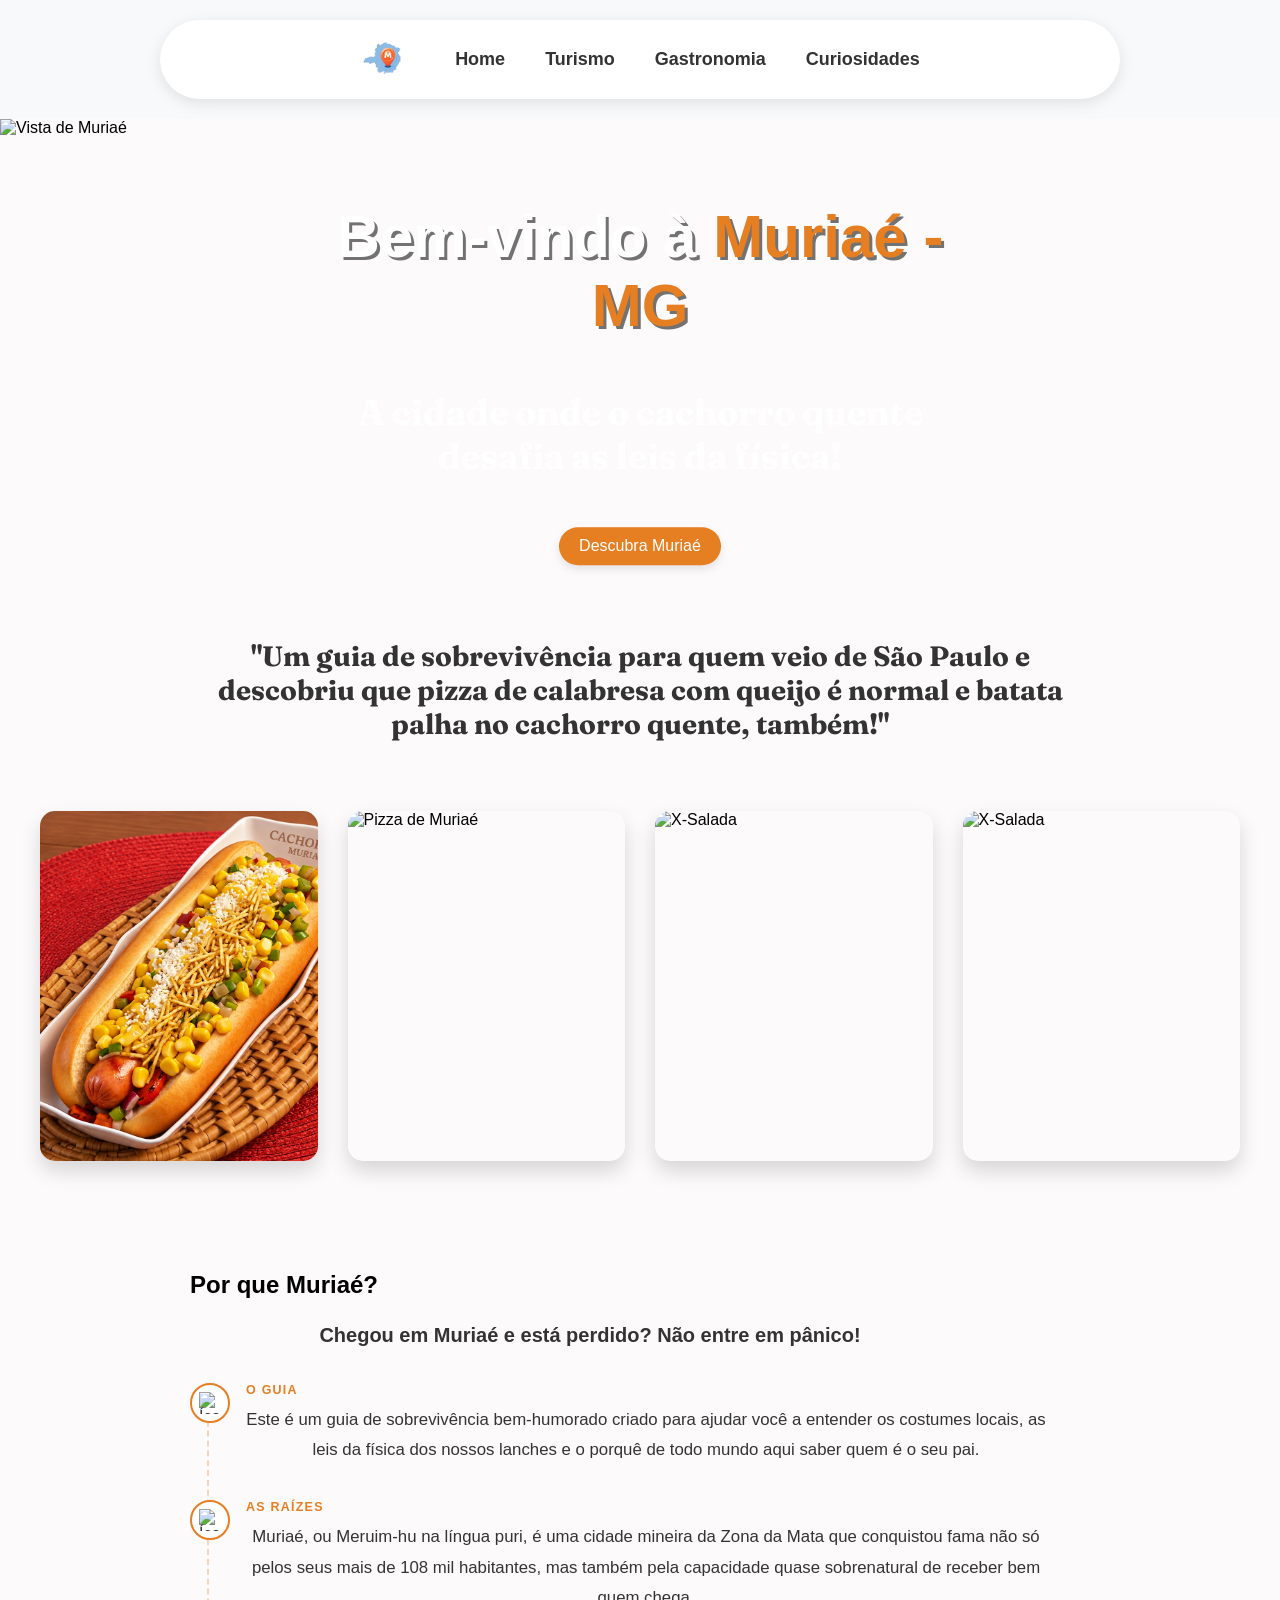
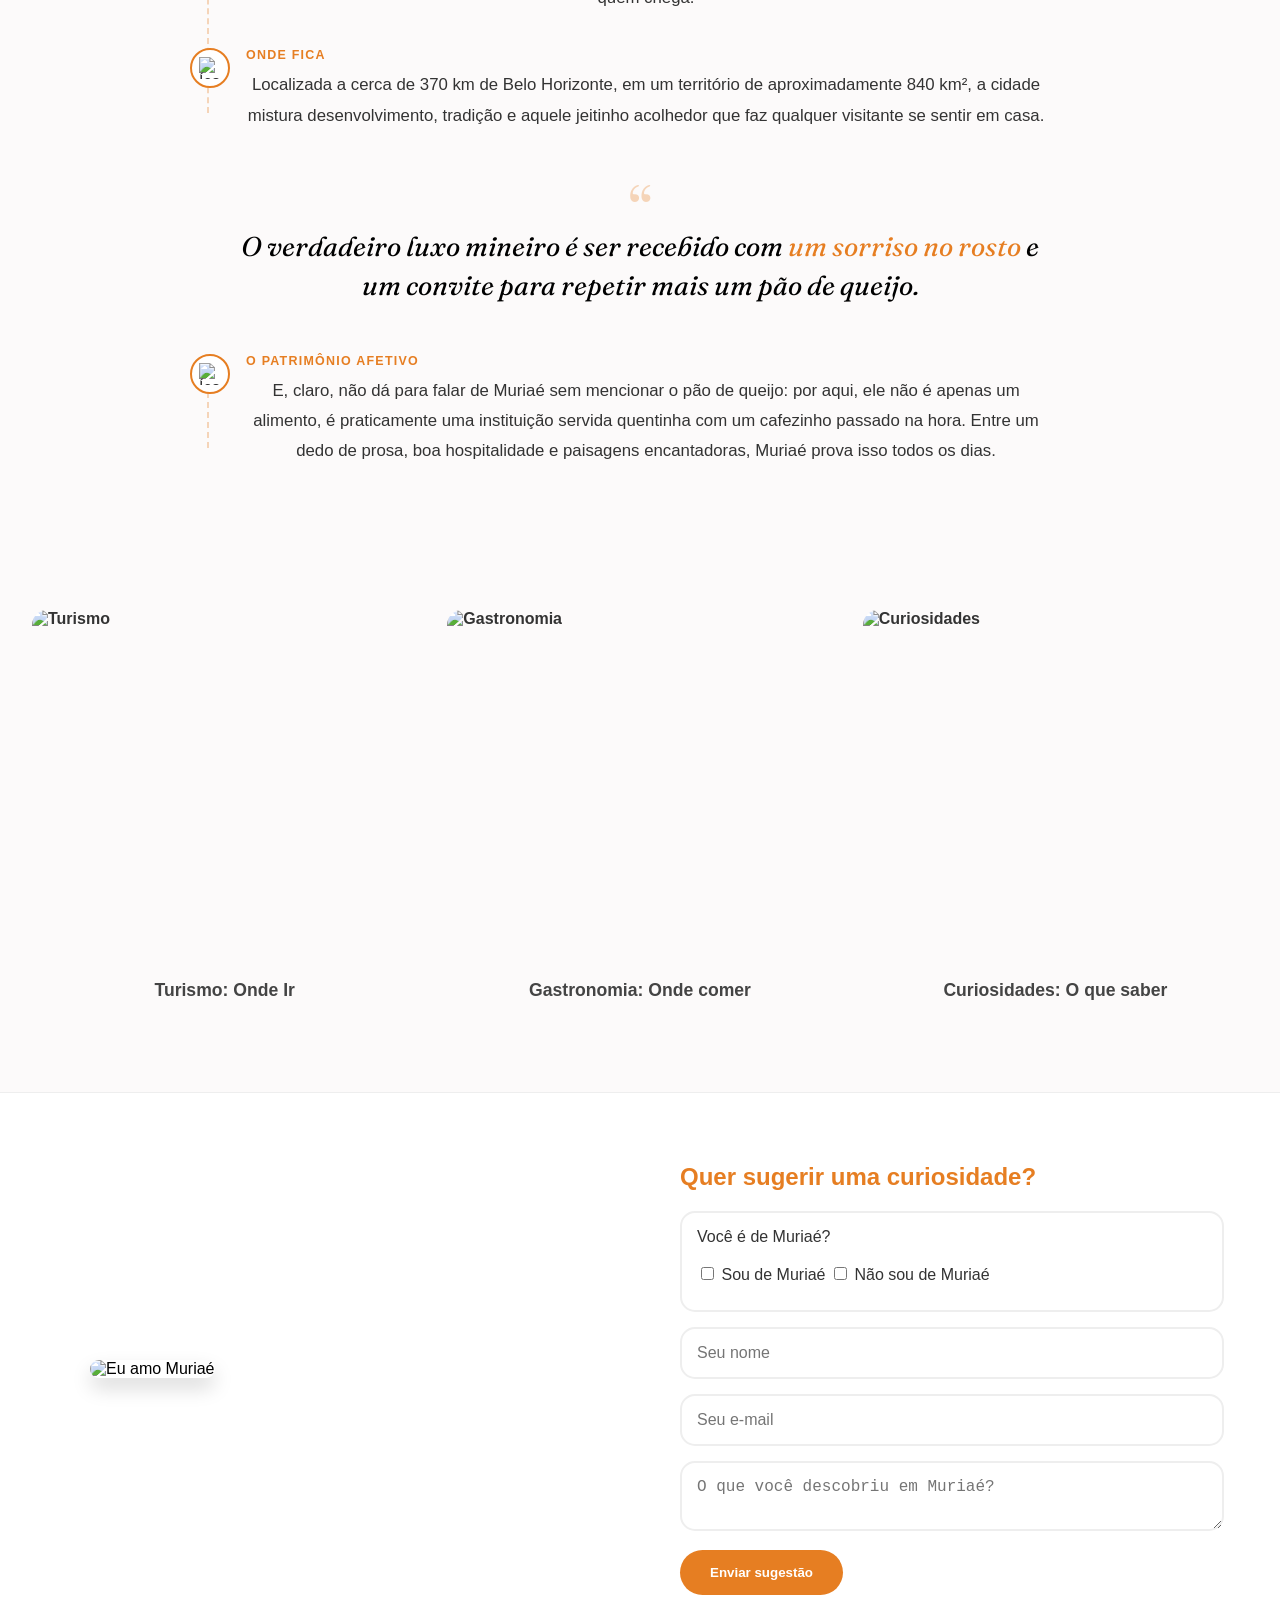
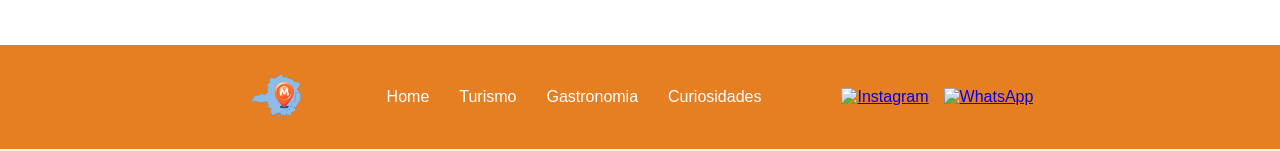
==== index.html @ cf664d1d "Add files via upload" ====
<!DOCTYPE html>
<html lang="pt-br">

<head>
    <meta charset="UTF-8">
    <meta name="viewport" content="width=device-width, initial-scale=1.0">
    <title>Muriaé para iniciantes</title>
    <link rel="icon" type="image/png" href="img/favicon.png">
    <link rel="stylesheet" href="css/style.css">
    <link rel="preconnect" href="https://fonts.googleapis.com">
    <link
        href="https://fonts.googleapis.com/css2?family=Fraunces:ital,opsz,wght@0,9..144,400;0,9..144,600;1,9..144,500&display=swap"
        rel="stylesheet">
</head>

<body>

    <header class="navbar-final">
        <div class="logo-final">
            <img src="img/favicon.png" alt="Logo">
        </div>

        <nav>
            <ul>
                <li><a href="index.html">Home</a></li>
                <li><a href="turismo.html">Turismo</a></li>
                <li><a href="gastronomia.html">Gastronomia</a></li>
                <li><a href="curiosidades.html">Curiosidades</a></li>
            </ul>
        </nav>
    </header>
    <main>

        <section class="banner">
            <img src="img/banner_muriae.png" alt="Vista de Muriaé">
            <div class="texto-banner">
                <h1>Bem-vindo à <span>Muriaé - MG</span></h1>
                <h2>A cidade onde o cachorro quente desafia as leis da física!</h2>
                <a href="#" class="estilo-botao">Descubra Muriaé</a>
            </div>
        </section>
        <section class="slogan">

            <h2>
                "Um guia de sobrevivência para quem veio de São Paulo e descobriu que pizza de calabresa com queijo é
                normal e batata palha no cachorro quente, também!"
            </h2>

        </section>

        <section class="galeria">

            <img src="img/cachorrao_2.png" alt="Cachorro quente de Muriaé">
            <img src="img/pizza.png" alt="Pizza de Muriaé">
            <img src="img/x_salada.png" alt="X-Salada">
            <img src="img/pao_queijo.png" alt="X-Salada">

        </section>
        <section class="sobre">
            <h2>Por que Muriaé?</h2>

            <p class="intro-sobre">Chegou em Muriaé e está perdido? Não entre em pânico!</p>
            <div class="trilha-sobre">

                <div class="etapa">
                    <div class="etapa-icone">
                        <img src="img/bussola.png" alt="Ícone de Guia">
                    </div>
                    <div class="etapa-conteudo">
                        <span class="etapa-titulo">O guia</span>
                        <p>Este é um guia de sobrevivência bem-humorado criado para ajudar você a entender os costumes
                            locais, as leis da física dos nossos lanches e o porquê de todo mundo aqui saber quem é o
                            seu pai.</p>
                    </div>
                </div>

                <div class="etapa">
                    <div class="etapa-icone">
                        <img src="img/raizes1.png" alt="Ícone de Raízes">
                    </div>
                    <div class="etapa-conteudo">
                        <span class="etapa-titulo">As raízes</span>
                        <p>Muriaé, ou Meruim-hu na língua puri, é uma cidade mineira da Zona da Mata que conquistou fama
                            não só pelos seus mais de 108 mil habitantes, mas também pela capacidade quase sobrenatural
                            de receber bem quem chega.</p>
                    </div>
                </div>

                <div class="etapa">
                    <div class="etapa-icone">
                        <img src="img/onde1.png" alt="Ícone de Localização">
                    </div>
                    <div class="etapa-conteudo">
                        <span class="etapa-titulo">Onde fica</span>
                        <p>Localizada a cerca de 370 km de Belo Horizonte, em um território de aproximadamente 840 km²,
                            a cidade mistura desenvolvimento, tradição e aquele jeitinho acolhedor que faz qualquer
                            visitante se sentir em casa.</p>
                    </div>
                </div>
            </div>

            <blockquote class="frase-destaque">
                O verdadeiro luxo mineiro é ser recebido com <span>um sorriso no rosto</span> e um convite para repetir
                mais um pão de queijo.
            </blockquote>

            <div class="trilha-sobre">
                <div class="etapa">
                    <div class="etapa-icone">
                        <img src="img/afetivo1.png" alt="Ícone de Patrimônio">
                    </div>
                    <div class="etapa-conteudo">
                        <span class="etapa-titulo">O patrimônio afetivo</span>
                        <p>E, claro, não dá para falar de Muriaé sem mencionar o pão de queijo: por aqui, ele não é
                            apenas um alimento, é praticamente uma instituição servida quentinha com um cafezinho
                            passado na hora. Entre um dedo de prosa, boa hospitalidade e paisagens encantadoras, Muriaé
                            prova isso todos os dias.</p>
                    </div>
                </div>
            </div>

        </section>
        <section class="destaques">
            <div class="card-link">
                <a href="turismo.html">
                    <img src="img/cristo_1.png" alt="Turismo">
                    <p>Turismo: Onde Ir</p>
                </a>
            </div>
            <div class="card-link">
                <a href="gastronomia.html">
                    <img src="img/xsalada1.png" alt="Gastronomia">
                    <p>Gastronomia: Onde comer</p>
                </a>
            </div>
            <div class="card-link">
                <a href="curiosidades.html">
                    <img src="img/curiosidades.png" alt="Curiosidades">
                    <p>Curiosidades: O que saber</p>
                </a>
            </div>
        </section>

        <section class="contato-container">
            <div class="contato-wrapper">


                <div class="foto-lado_2">

                    <img src="img/eu_mo_01.png" alt="Eu amo Muriaé">
                </div>


                <div class="form-lado">
                    <h2>Quer sugerir uma curiosidade?</h2>
                    <form>
                        <div class="formulario">
                            
                            <label for="nascimento">Você é de Muriaé?</label><br>
                            <br>
                            <input class="checkbox" type="checkbox" id="nascimento" name="nascimento" value="sim">
                            <label for="nascimento">Sou de Muriaé</label>
                            <input class="checkbox" type="checkbox" id="nascimento" name="nascimento" value="nao">
                            <label for="nascimento">Não sou de Muriaé</label>
                        </div>
                        <input type="text" placeholder="Seu nome" required>
                        <input type="email" placeholder="Seu e-mail" required>
                        <textarea placeholder="O que você descobriu em Muriaé?"></textarea>
                        <button type="submit">Enviar sugestão</button>
                    </form>
                </div>

            </div>
        </section>
    </main>
</body>

<footer class="rodape">
    <div class="logo">
        <img src="img/favicon.png" alt="Logo">
    </div>

    <nav class="menu-rodape">
        <a href="index.html">Home</a>
        <a href="turismo.html">Turismo</a>
        <a href="gastronomia.html">Gastronomia</a>
        <a href="curiosidades.html">Curiosidades</a>
    </nav>

    <div class="redes-sociais">
        <a href="#"><img src="img/insta.png" alt="Instagram"></a>
        <a href="#"><img src="img/whats.png" alt="WhatsApp"></a>
    </div>
</footer>

</html>
---- css/style.css ----
@import url('https://fonts.googleapis.com/css2?family=Fraunces:ital,opsz,wght@0,9..144,400;0,9..144,600;1,9..144,500&display=swap');

body {
    margin: 0;
    font-family: Arial, sans-serif;
    background-color: #F8F9FA;
}

main{
    background-color: #fcfafa;
}

header {
    display: flex;
    justify-content: space-between; 
    align-items: center;            
    padding: 15px 5%;               
    background-color: #fffffe;
    width: 100%;
}

.logo-container img {
    width: 100px; 
    height: auto;
}

.navbar-final {
    display: flex;
    justify-content: center; 
    align-items: center;
    gap: 50px;              
    margin: 20px auto;      
    max-width: 900px;       
    padding: 15px 30px;
    background-color: #ffffff;
    border-radius: 50px;    
    box-shadow: 0 4px 15px rgba(0,0,0,0.1); 
    position: relative;
    z-index: 1000;          
}

.navbar-final ul {
    list-style: none;
    display: flex;
    gap: 40px;
    margin: 0;
    padding: 0;
}

.navbar-final li {
    font-size: 18px;
}

.navbar-final a {
    text-decoration: none;
    color: #333;
    font-weight: bold;
    transition: 0.3s;
}

.navbar-final a:hover {
    color: #e67e22;
}

.logo-final img {
    width: 45px;
    height: auto;
}

nav li {
    font-size: 18px;
}

nav a {
    text-decoration: none;
    color: #333;
    font-weight: bold;
}

nav a:hover {
    color: #e67e22;
}

.banner {
    position: relative;
    height: 500px;
    overflow: hidden;
}

.banner img {
    width: 100%;
    height: 100%;
    object-fit: cover;
}

.texto-banner {
    position: absolute;
    top: 50%;
    left: 50%;
    transform: translate(-50%, -50%);
    text-align: center;
    color: white;
}

.texto-banner h1 {
    font-size: 60px;
    font-family: 'Trebuchet MS', 'Lucida Sans Unicode', 'Lucida Grande', 'Lucida Sans', Arial, sans-serif;
    color: #fff; 
    text-shadow: 3px 3px #333333af;   
}

h1 span {
    color: #e67e22;
}

.texto-banner h2 {
    font-size: 36px;
    font-family: 'Fraunces', serif;
        
}

.texto-banner h3 {
    font-size: 30px;
    font-family: 'Trebuchet MS', 'Lucida Sans Unicode', 'Lucida Grande', 'Lucida Sans', Arial, sans-serif;
    color: rgb(255, 255, 255);
    
    background-color: #e67e22;
    border-radius: 20px;
}

.slogan {
    text-align: center;
    padding: 20px 20px;
}


.slogan h2 {
    font-size: 28px;
    color: #333;
    max-width: 900px;
    margin: auto;
    font-family: 'Fraunces', serif;
    text-align: inherit;
}

.estilo-botao {
    background-color: #e67e22; 
    color: white;              
    padding: 10px 20px;        
    border-radius: 20px;       
    display: inline-block;     
    margin: 20px 0;            
    text-align: center;
    cursor: default;          
    box-shadow: 0 4px 8px rgba(0,0,0,0.1); 
    text-decoration: none;
}

.slogan p, .etapa-conteudo p {
    text-align: center;
}

.item-gastronomia, .item-turismo {
    display: flex;
    align-items: center;
    gap: 40px;
    padding: 60px 40px;
    width: 100%;       
    max-width: 900px;  
    margin: 0 auto;
}    

.foto-lado, .texto-lado {
    flex: 1;
    min-width: 300px;  
}

section p, .etapa-conteudo p {
    font-size: 1.1rem;
    line-height: 1.8;
    color: #444;
    max-width: 800px; 
    margin: 15px auto; 
    text-align: center;
}

.slogan h2 {
    color: #333;
    text-align: center;
    margin-bottom: 20px;
}

.galeria {
    display: grid;
    
    grid-template-columns: repeat(4, 1fr); 
    gap: 30px;
    padding: 30px;
    max-width: 1200px; 
    margin: 0 auto;
}

.galeria img {
    width: 100%;
    height: 350px;
    object-fit: cover; 
    border-radius: 15px;
    box-shadow: 0 10px 20px rgba(0,0,0,0.15);
    transition: transform 0.3s ease;
}

.galeria img:hover {
    transform: scale(1.03);
    cursor: pointer;
}

.destaques {
    display: grid;
    grid-template-columns: repeat(3, 1fr);
    gap: 30px;
    max-width: 95%;
    margin: 50px auto;
}

.card-link {
    display: block; 
    width: 100%;
    border-radius: 20px;
    overflow: hidden;
    transition: transform 0.3s ease, box-shadow 0.3s ease;
}

.card-link img {
    width: 100%;
    height: 350px; 
    object-fit: cover;
    border-radius: 15px;
    display: block; 
}

.card-link:hover {
    transform: translateY(-10px); 
    box-shadow: 0 15px 30px rgba(0, 0, 0, 0.2); 
    cursor: pointer;
}

.card-link:hover img {
    transform: scale(1.05); 
    transition: transform 0.3s ease;
}

.card-link a {
    text-decoration: none;
    color: #333;
    font-weight: bold;
    display: block;
    padding: 10px 0;
}

.card-link a p{
    text-align: center;
}

.contato-container {
    padding: 50px 20px;
    background-color: #fff; 
}

.contato-wrapper {
    display: flex; 
    gap: 40px; 
    max-width: 1000px;
    margin: 0 auto;
    align-items: center; 
}

.foto-lado, .form-lado {
    flex: 1;
}

.foto-lado img {
    width: 100%;
    height: auto;
    border-radius: 30px;
    box-shadow: 0 10px 20px rgba(0,0,0,0.15);
    transition: transform 0.4s ease, box-shadow 0.4s ease;
}

.foto-lado_2 img {
    width: 100%;
    height: auto;
    border-radius: 30px;
    box-shadow: 0 10px 20px rgba(0,0,0,0.15);
    transition: transform 0.4s ease, box-shadow 0.4s ease;
    cursor: pointer;
}

.foto-lado_2 img:hover {
    transform: scale(1.03); 
    box-shadow: 0 20px 30px rgba(0,0,0,0.25); 
}

.foto-lado_2, .form-lado {
    flex: 1;
}

.foto-lado img:hover {
    transform: scale(1.03);
    box-shadow: 0 20px 30px rgba(0,0,0,0.25); 
    transform: scale(1.03);
    cursor: pointer;
}


.form-lado h2 { 
    margin-bottom: 20px; color: #e67e22;
}


.form-lado input, .form-lado textarea, .formulario {
    width: 100%;
    padding: 15px;
    margin-bottom: 15px;
    border: 2px solid #eee;
    border-radius: 15px; 
    font-size: 16px;
}

.form-lado .formulario >.checkbox{
    width: auto !important;
    height: auto !important;
    padding: auto !important;
}

.form-lado .formulario{
    font-family: 'Arial', sans-serif;
    color: #333;
}

.form-lado button {
    background-color: #e67e22;
    color: #fff;
    padding: 15px 30px;
    border: none;
    border-radius: 50px;
    font-weight: bold;
    cursor: pointer;
    transition: 0.3s;
}

.form-lado button:hover {
    background-color: #ff6207;
    transform: scale(1.05);
}

.contato-container {
    padding: 50px 20px;
    margin-top: 60px; 
    border-top: 1px solid #eee; 
}

.contato-wrapper {
    display: flex;
    gap: 80px; 
    max-width: 1100px; 
    margin: 0 auto;
    align-items: center;
}

.intro-sobre{
    font-size: 1.25rem;
    font-weight: 600;
    line-height: 1.6;
    margin: 0 0 2rem;
}

.sobre .trilha-sobre{
    position: relative;
    margin-bottom: 1.5rem;
    color: #333;
}
.sobre .trilha-sobre::before{
    content: "";
    position: absolute;
    left: 17px;
    top: 18px;
    bottom: 18px;
    border-left: 2px dashed rgba(230, 126, 34, 0.3);
    z-index: 0;
}

.sobre .etapa{
    display: flex;
    align-items: flex-start;
    gap: 16px;
    position: relative;
    z-index: 1;
    margin-bottom: 2.2rem;
}
.sobre .etapa:last-child{
    margin-bottom: 0;
}

.sobre .etapa-icone{
    flex: 0 0 36px;
    width: 36px;
    height: 36px;
    border-radius: 50%;
    background: #fff;
    border: 2px solid #e67e22;
    display: flex;
    align-items: center;
    justify-content: center;
    position: relative;
    z-index: 2;
}
.sobre .etapa-icone img{
    width: 22px;
    height: 22px;
    stroke: #e67e22;
    fill: none;
    stroke-width: 1.8;
}

.sobre .etapa-conteudo{
    flex: 1;
}
.sobre .etapa-conteudo p{
    font-size: 1.05rem;
    line-height: 1.8;
    margin: 0;
    padding-left: 0;
}

.sobre .etapa-titulo{
    display: block;
    font-size: 0.78rem;
    font-weight: bold;
    letter-spacing: 0.1em;
    text-transform: uppercase;
    color: #e67e22;
    margin-bottom: 0.5rem;
}

.sobre .frase-destaque{
    margin: 3rem 0;
    padding: 0 45px;
    text-align: center;
    font-family: 'Fraunces', serif;
    font-style: italic;
    font-size: 1.7rem;
    line-height: 1.45;
    position: relative;

}

.sobre .frase-destaque2{
    margin: 3rem 0;
    padding: 0 45px;
    text-align: center;
    font-family: 'Fraunces', serif;
    font-style: italic;
    font-size: 1.7rem;
    line-height: 1.45;
    position: relative;
}

.sobre .frase-destaque::before{
    content: "\201C";
    display: block;
    font-family: 'Fraunces', serif;
    font-style: normal;
    font-size: 4rem;
    color: rgba(230, 126, 34, 0.3);
    line-height: 1;
    margin-bottom: -1rem;
}
.sobre .frase-destaque span{
    color: #e67e22;
}

.sobre{
    max-width: 900px;
    margin: 0 auto;
    padding: 60px 24px;
}

.sobre h2{
    padding-left: 0;
}

.sobre p{
    padding-left: 0;
    color: #333
}

.sobre, .item-gastronomia, .item-turismo {
    max-width: 900px;
    margin: 0 auto;
    padding: 60px 24px;
}

.foto-lado, .texto-lado {
    flex: 1;
}

.foto-lado img {
    width: 50%;
    border-radius: 25px;
    box-shadow: 0 10px 20px rgba(0,0,0,0.1);
}

.item-gastronomia, .item-turismo {
    display: flex;
    align-items: center;
    gap: 40px;
}   

.foto-lado img {
    width: 100%; 
    border-radius: 25px;
    box-shadow: 0 10px 20px rgba(0,0,0,0.1);
}

.item-gastronomia.invertido, .item-turismo.invertido {
    flex-direction: row-reverse;
}

.texto-lado h2 {
    color: #e67e22;
    margin-bottom: 15px;
    text-align: center;
}

.lista {
    max-width: 900px;
    margin: 0 auto;
    padding: 60px 24px;
}


ol {
    max-width: 800px;        
    margin: 0 auto 40px;     
    padding-left: 20px;      
}

ol li {
    font-size: 1.1rem;     
    line-height: 1.8;        
    color: #444;             
    margin-bottom: 25px;
    text-align: justify;     
}

/* Container para garantir responsividade */
.tabela-container {
    overflow-x: auto;
    max-width: 800px;
    margin: 40px auto;
}

table {
    width: 100%;
    border-collapse: collapse;
    background: #fff;
    border-radius: 15px;
    overflow: hidden; /* Faz o border-radius funcionar na tabela */
    box-shadow: 0 5px 15px rgba(0,0,0,0.05);
}

th {
    background-color: #e67e22;
    color: white;
    padding: 15px;
    font-family: 'Fraunces', serif;
}

td {
    padding: 15px;
    border-bottom: 1px solid #eee;
    text-align: center;
    color: #444;
}

/* Efeito zebrado leve para facilitar a leitura */
tbody tr:nth-child(even) {
    background-color: #dfdddc;
}

.titulo-curiosidades {
    text-align: center;
    margin: 40px auto 20px;
    font-family: 'Fraunces', serif;
    color: #e67e22;
}

.rodape {
    display: flex;
    justify-content: space-between;
    align-items: center;
    padding: 20px 50px;
    background-color: #222;
}

.logo img {
    height: 60px;
}

.rodape{
    background:#1f1f1f;
    padding:20px 40px;
    display:flex;
    justify-content:space-between;
    align-items:center;
}

.logo img{
    width:60px;
    height:auto;
}

.menu-rodape{
    display:flex;
    gap:30px;
}

.menu-rodape a{
    color:#fff;
    text-decoration:none;
    font-size:16px;
    font-weight:500;
}

.menu-rodape a:hover{
    color:#5a5035;
}

.redes-sociais{
    display:flex;
    gap:15px;
}

.redes-sociais img{
    width:30px;
    height:30px;
}

.rodape{
    background:#e67e22;
    padding:20px 40px;
    display:flex;
    justify-content:center;
    align-items:center;
    gap:80px;
}
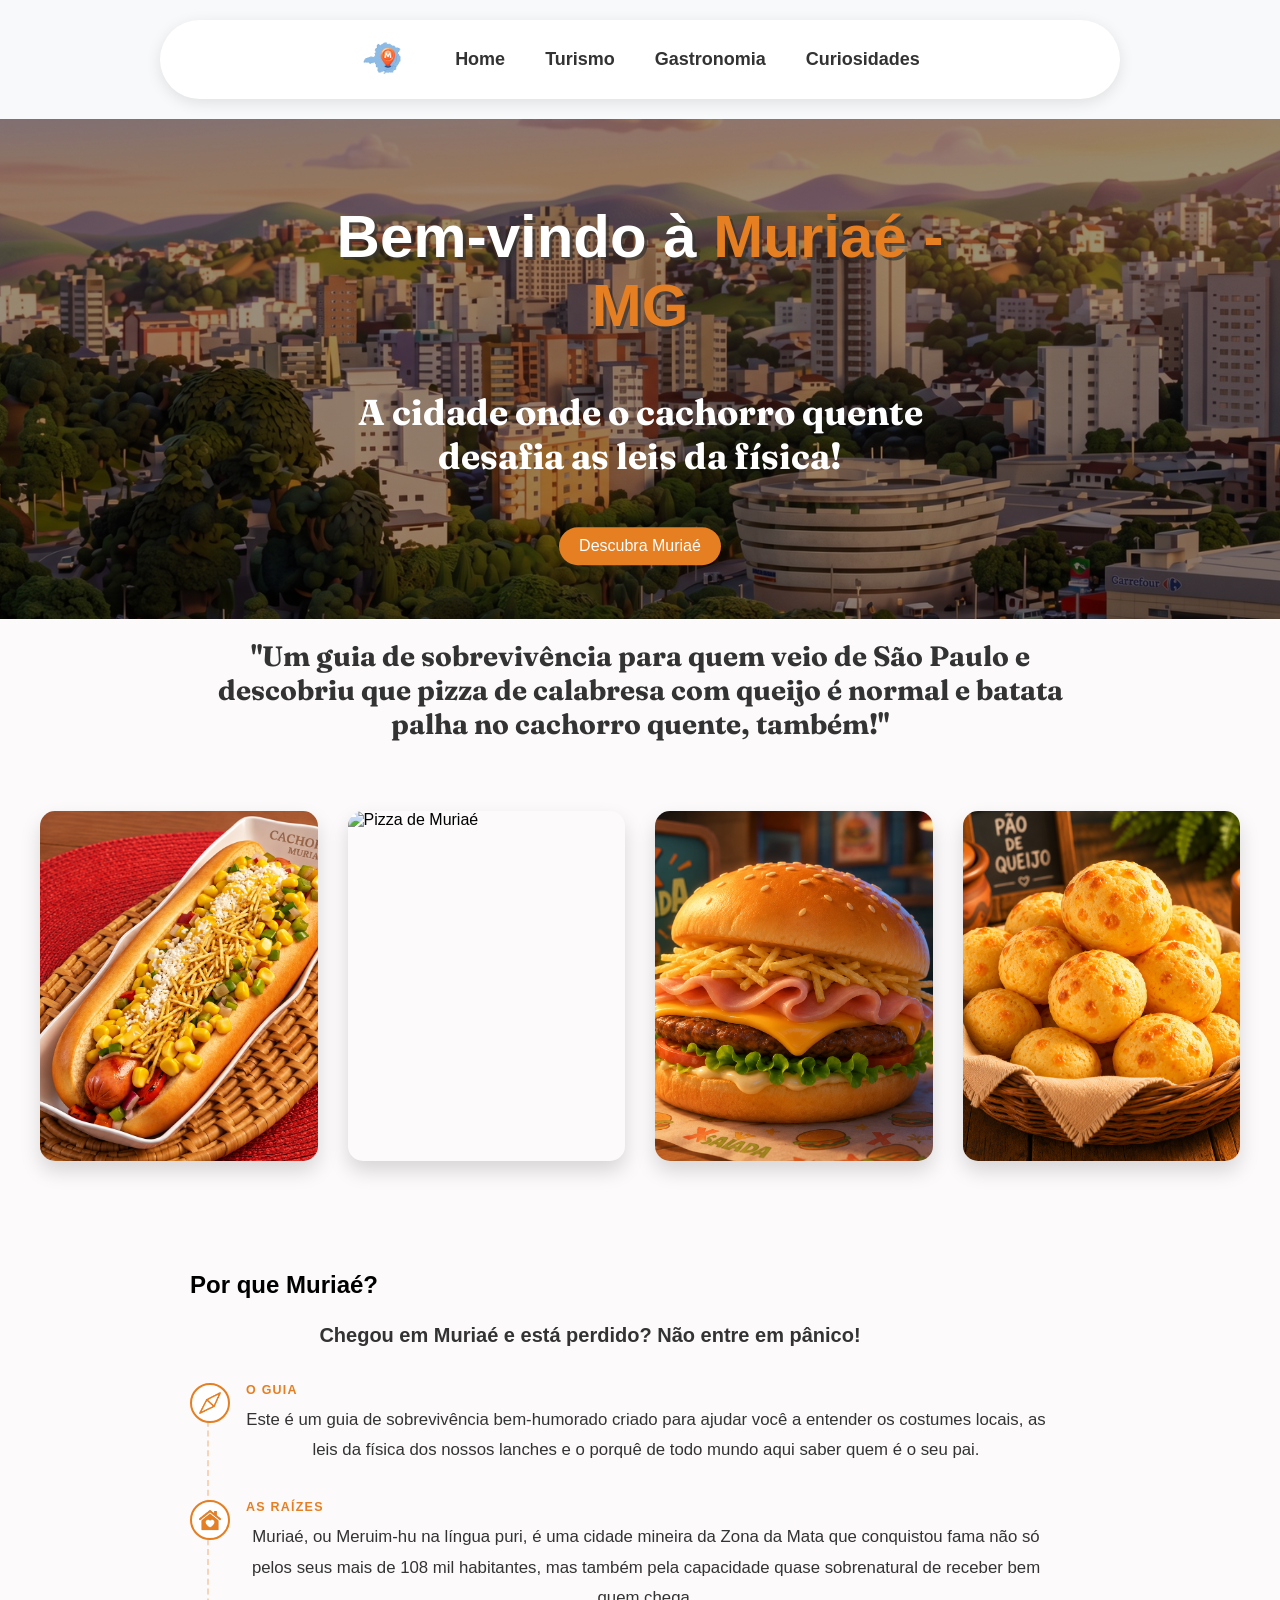
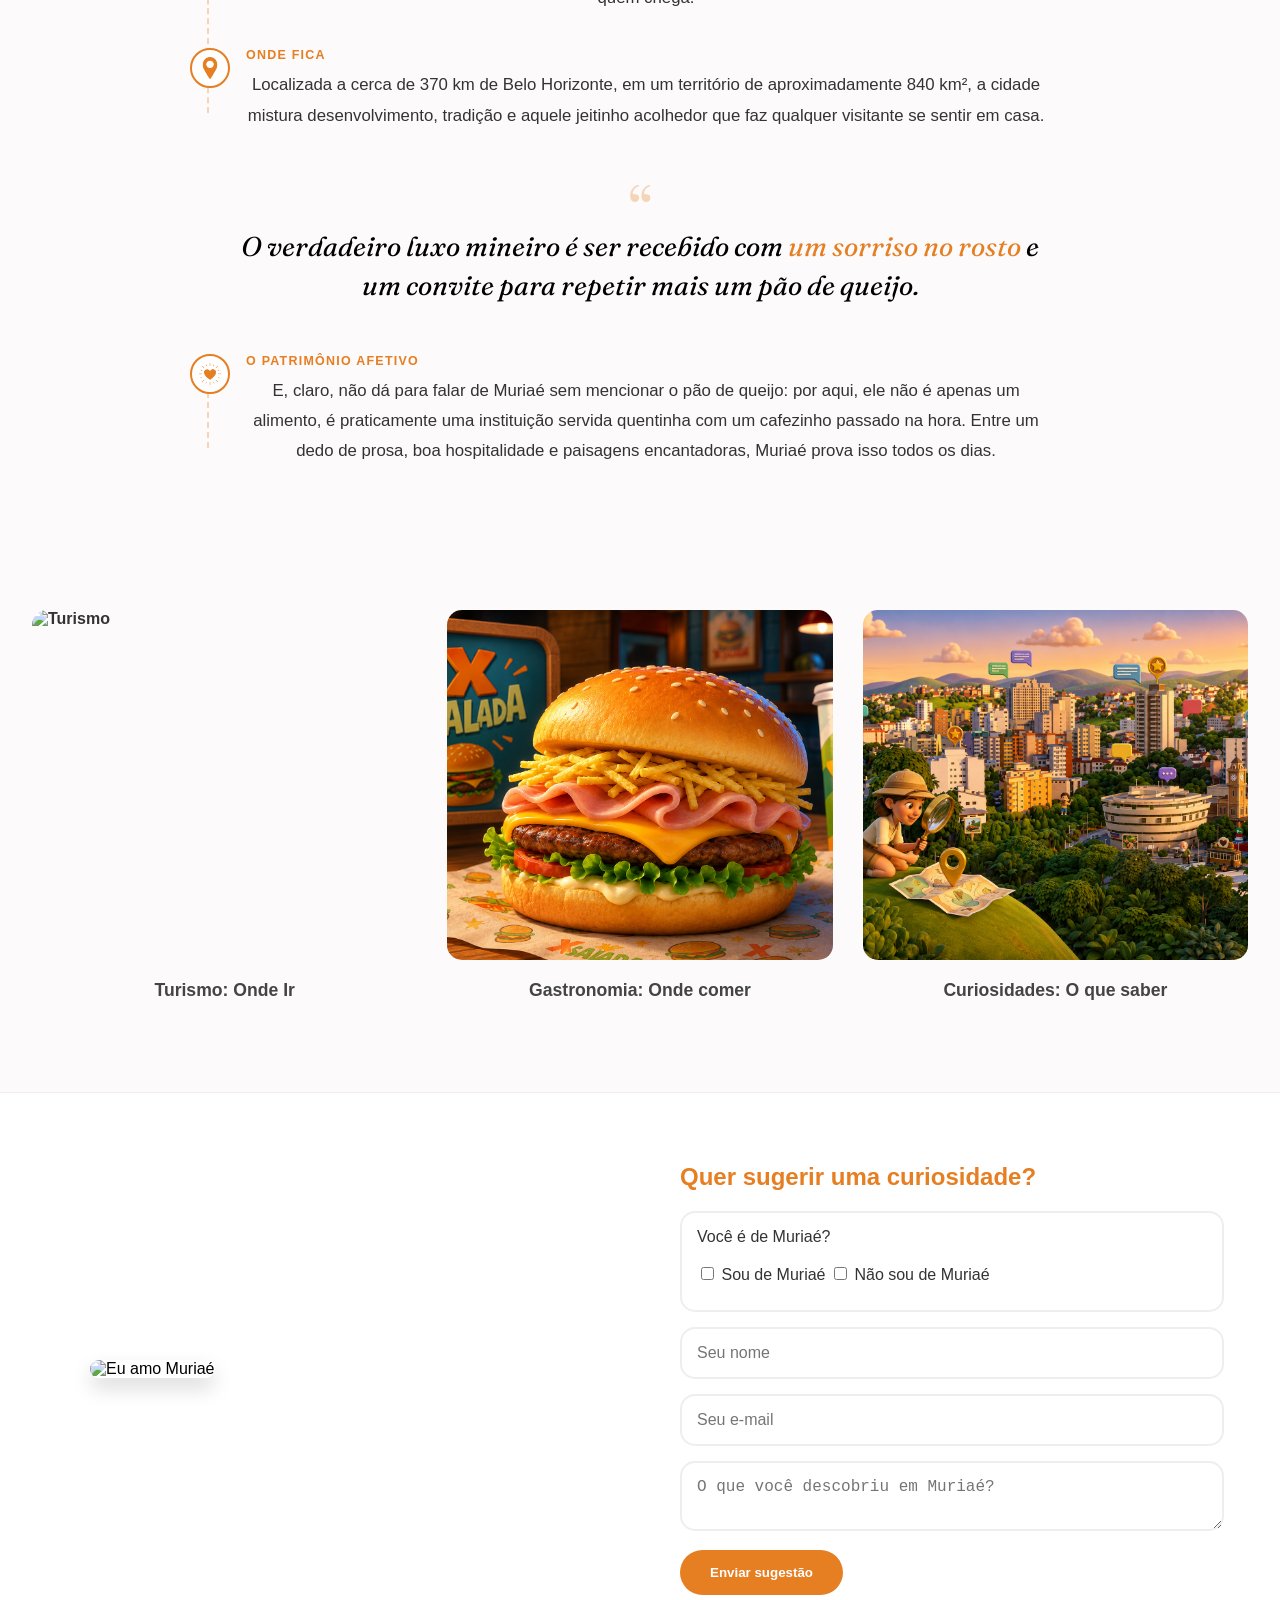
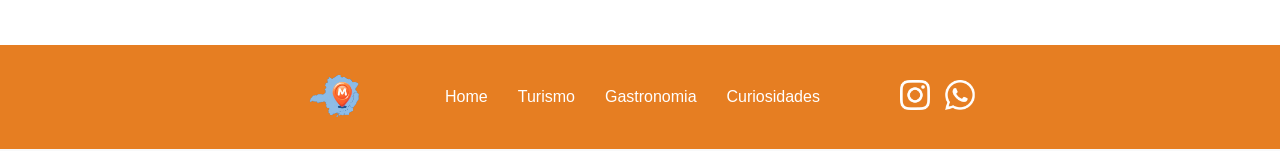
==== commit b1028e73: "Enviando site completo e imagens Enviando site completo e imagens" ====
--- a/css/style.css
+++ b/css/style.css
@@ -553,7 +553,7 @@
     text-align: justify;     
 }
 
-/* Container para garantir responsividade */
+
 .tabela-container {
     overflow-x: auto;
     max-width: 800px;
@@ -565,7 +565,7 @@
     border-collapse: collapse;
     background: #fff;
     border-radius: 15px;
-    overflow: hidden; /* Faz o border-radius funcionar na tabela */
+    overflow: hidden; 
     box-shadow: 0 5px 15px rgba(0,0,0,0.05);
 }
 
@@ -583,7 +583,7 @@
     color: #444;
 }
 
-/* Efeito zebrado leve para facilitar a leitura */
+
 tbody tr:nth-child(even) {
     background-color: #dfdddc;
 }
